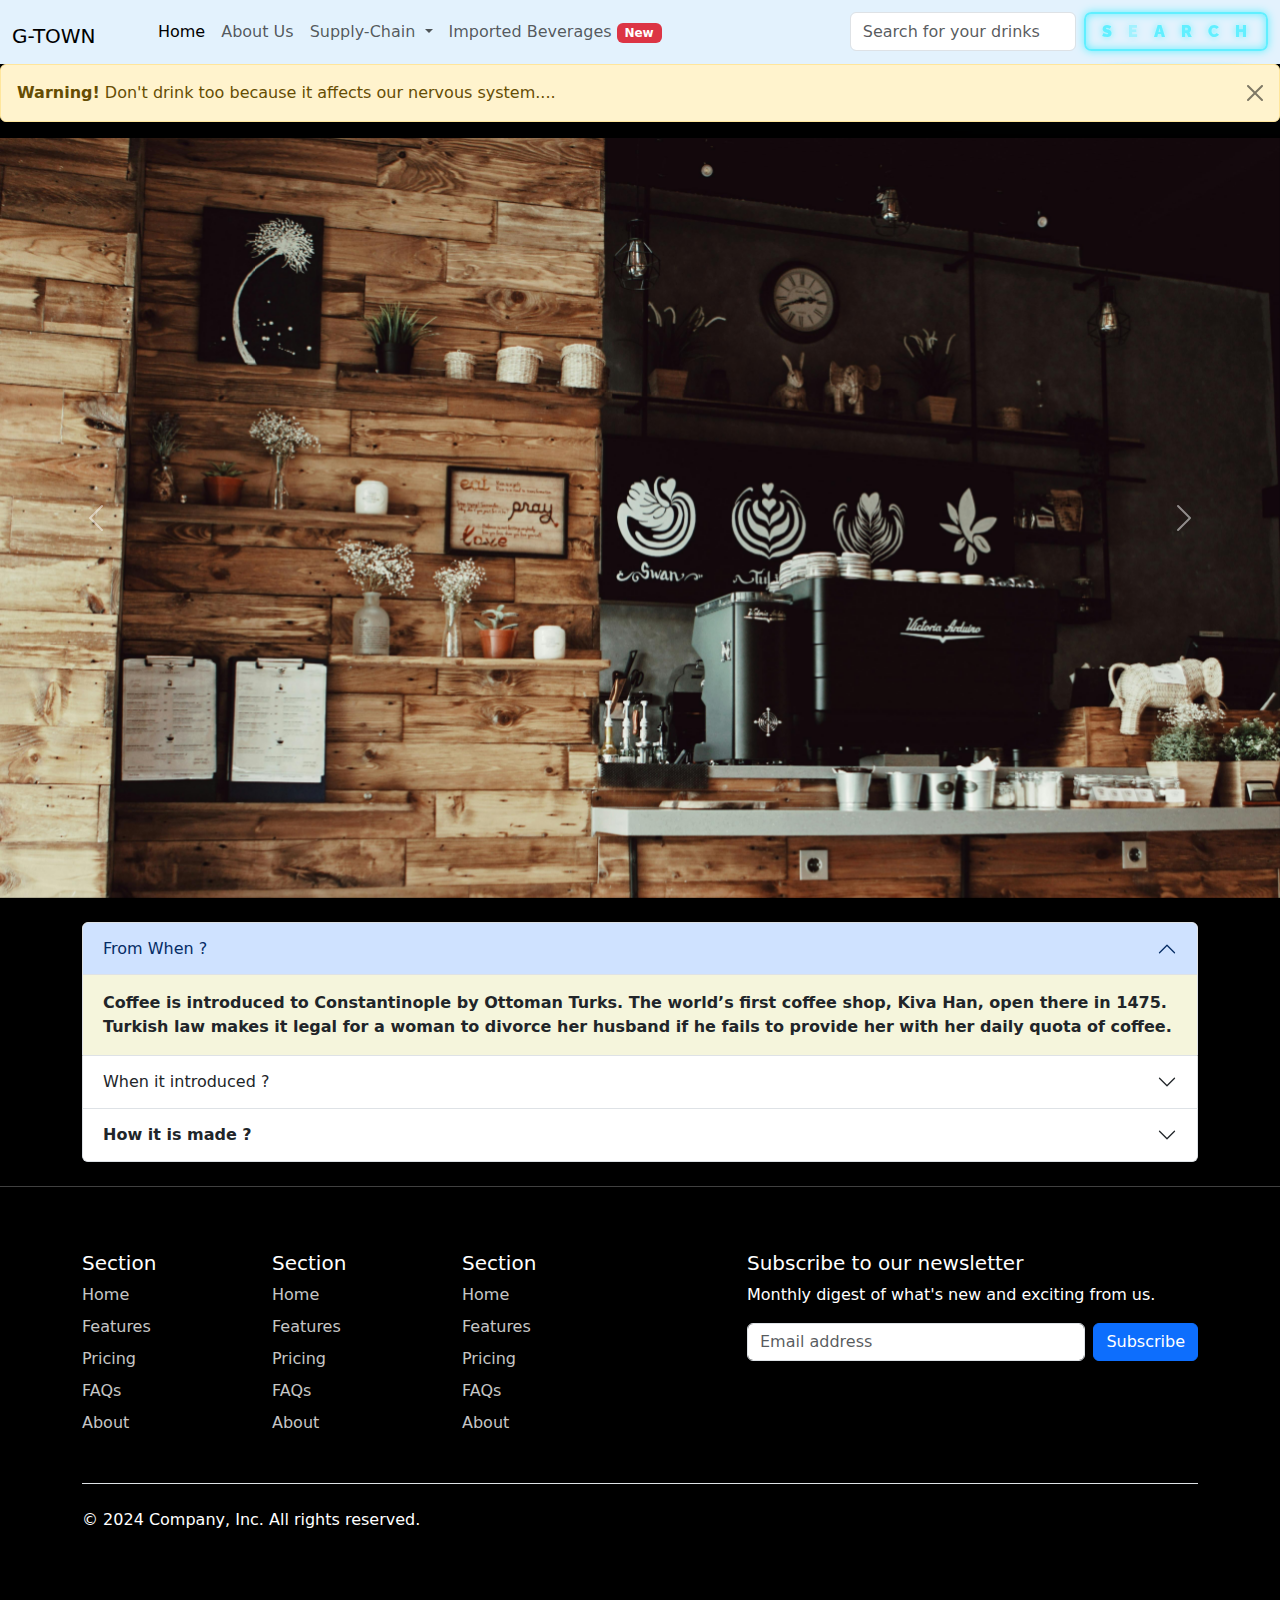
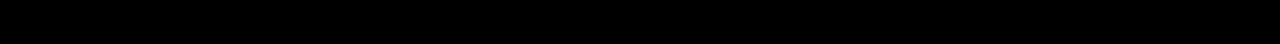
==== About Us.html @ 6a0e16f3 "Add files via upload" ====
<!doctype html>
<html lang="en">

<head>
    <meta charset="utf-8">
    <meta name="viewport" content="width=device-width, initial-scale=1">
    <title>Bootstrap demo</title>
    <link href="style.css" rel="stylesheet">
    <link href="https://cdn.jsdelivr.net/npm/bootstrap@5.3.3/dist/css/bootstrap.min.css" rel="stylesheet"
        integrity="sha384-QWTKZyjpPEjISv5WaRU9OFeRpok6YctnYmDr5pNlyT2bRjXh0JMhjY6hW+ALEwIH" crossorigin="anonymous">

</head>
<style>
    .text-body-secondary {
        color: #ffffffc7 !important;
        text-decoration: none;
    }
</style>

<body style="background-color: black; color: white;">
    <nav class="navbar navbar-expand-lg " style="background-color: #e3f2fd;">
        <div class="container-fluid">
            <a class="navbar-brand" href="#">G-TOWN&nbsp;<div class="spinner-grow text-primary" role="status">
                    <span class="visually-hidden">Loading...</span>
                </div></a>

            <button class="navbar-toggler" type="button" data-bs-toggle="collapse"
                data-bs-target="#navbarSupportedContent" aria-controls="navbarSupportedContent" aria-expanded="false"
                aria-label="Toggle navigation">
                <span class="navbar-toggler-icon"></span>
            </button>
            <div class="collapse navbar-collapse" id="navbarSupportedContent">
                <ul class="navbar-nav me-auto mb-2 mb-lg-0">
                    <li class="nav-item">
                        <a class="nav-link active" aria-current="page" href="/index.html">Home</a>
                    </li>
                    <li class="nav-item">
                        <a class="nav-link" href="/About Us.html">About Us</a>
                    </li>
                    <li class="nav-item dropdown">
                        <a class="nav-link dropdown-toggle" href="#" role="button" data-bs-toggle="dropdown"
                            aria-expanded="false">
                            Supply-Chain
                        </a>
                        <ul class="dropdown-menu">
                            <li><a class="dropdown-item" href="#">Americano</a></li>
                            <li><a class="dropdown-item" href="#">Bad-ass</a></li>
                            <li>
                                <hr class="dropdown-divider">
                            </li>
                            <li><a class="dropdown-item" href="#">Mocktail</a></li>
                        </ul>
                    </li>
                    <li class="nav-item">
                        <a class="nav-link" href="/Imported Beverages.html">Imported Beverages <span
                                class="badge text-bg-danger">New</span></a>
                    </li>
                </ul>
                <form class="d-flex" role="search">
                    <input class="form-control me-2" type="search" placeholder="Search for your drinks"
                        aria-label="Search">
                    <button class='glowing-btn'><span class='glowing-txt'>S<span
                                class='faulty-letter'>E</span>ARCH</span></button>
                </form>

            </div>
        </div>
    </nav>
    <div class="alert alert-warning alert-dismissible fade show" role="alert">
        <strong>Warning!</strong> Don't drink too because it affects our nervous system....
        <button type="button" class="btn-close" data-bs-dismiss="alert" aria-label="Close"></button>
    </div>

    <div id="carouselExample" class="carousel slide">
        <div class="carousel-inner">
            <div class="carousel-item active">
                <img src="img1.jpg" class="d-block w-100" alt="..." width="100%" height="auto">
            </div>
            <div class="carousel-item">
                <img src="img2.jpg" class="d-block w-100" alt="..." width="100%" height="auto">
            </div>
            <div class="carousel-item">
                <img src="img3 (2).jpg" class="d-block w-100" alt="..." width="100%" height="auto">
            </div>
        </div>
        <button class="carousel-control-prev" type="button" data-bs-target="#carouselExample" data-bs-slide="prev">
            <span class="carousel-control-prev-icon" aria-hidden="true"></span>
            <span class="visually-hidden">Previous</span>
        </button>
        <button class="carousel-control-next" type="button" data-bs-target="#carouselExample" data-bs-slide="next">
            <span class="carousel-control-next-icon" aria-hidden="true"></span>
            <span class="visually-hidden">Next</span>
        </button>
    </div>



<div class="container my-4 ba">
    <div class="accordion" id="accordionPanelsStayOpenExample">
        <div class="accordion-item">
          <h2 class="accordion-header">
            <button class="accordion-button" type="button" data-bs-toggle="collapse" data-bs-target="#panelsStayOpen-collapseOne" aria-expanded="true" aria-controls="panelsStayOpen-collapseOne">
              From When ?
            </button>
          </h2>
          <div id="panelsStayOpen-collapseOne" class="accordion-collapse collapse show">
            <div class="accordion-body" style="background-color: beige;">
              <strong>Coffee is introduced to Constantinople by Ottoman Turks. The world’s first coffee shop, Kiva Han, open there in 1475. Turkish law makes it legal for a woman to divorce her husband if he fails to provide her with her daily quota of coffee.</strong>
            </div>
          </div>
        </div>
        <div class="accordion-item">
          <h2 class="accordion-header">
            <button class="accordion-button collapsed" type="button" data-bs-toggle="collapse" data-bs-target="#panelsStayOpen-collapseTwo" aria-expanded="false" aria-controls="panelsStayOpen-collapseTwo">
              When it introduced ?
            </button>
          </h2>
          <div id="panelsStayOpen-collapseTwo" class="accordion-collapse collapse">
            <div class="accordion-body" style="background-color: beige;">
              <strong>Coffee, introduced to the West by Italian traders, grabs attention in high places. In Italy, Pope Clement VIII is urged by his advisers to consider that favorite drink of the Ottoman Empire part of the infidel threat. However, he decides to “baptize” it instead, making it an acceptable Christian beverage.</strong>
            </div>
          </div>
        </div>
        <div class="accordion-item">
          <h2 class="accordion-header">
            <button class="accordion-button collapsed" type="button" data-bs-toggle="collapse" data-bs-target="#panelsStayOpen-collapseThree" aria-expanded="false" aria-controls="panelsStayOpen-collapseThree">
              <strong>How it is made ?</strong>
            </button>
          </h2>
          <div id="panelsStayOpen-collapseThree" class="accordion-collapse collapse">
            <div class="accordion-body" style="background-color: beige;">
              <strong>First coffeehouse opens in England. Coffee houses multiply and become such popular forums for learned and not so learned – discussion that they are dubbed “penny universities” (a penny being the price of a cup of coffee).</strong>
            </div>
          </div>
        </div>
      </div>

</div>
    


    <hr>

    <div class="container">
        <footer class="py-5">
            <div class="row">
                <div class="col-6 col-md-2 mb-3">
                    <h5>Section</h5>
                    <ul class="nav flex-column">
                        <li class="nav-item mb-2"><a href="#" class="nav-link p-0 text-body-secondary">Home</a></li>
                        <li class="nav-item mb-2"><a href="#" class="nav-link p-0 text-body-secondary">Features</a></li>
                        <li class="nav-item mb-2"><a href="#" class="nav-link p-0 text-body-secondary">Pricing</a></li>
                        <li class="nav-item mb-2"><a href="#" class="nav-link p-0 text-body-secondary">FAQs</a></li>
                        <li class="nav-item mb-2"><a href="#" class="nav-link p-0 text-body-secondary">About</a></li>
                    </ul>
                </div>

                <div class="col-6 col-md-2 mb-3">
                    <h5>Section</h5>
                    <ul class="nav flex-column">
                        <li class="nav-item mb-2"><a href="#" class="nav-link p-0 text-body-secondary">Home</a></li>
                        <li class="nav-item mb-2"><a href="#" class="nav-link p-0 text-body-secondary">Features</a></li>
                        <li class="nav-item mb-2"><a href="#" class="nav-link p-0 text-body-secondary">Pricing</a></li>
                        <li class="nav-item mb-2"><a href="#" class="nav-link p-0 text-body-secondary">FAQs</a></li>
                        <li class="nav-item mb-2"><a href="#" class="nav-link p-0 text-body-secondary">About</a></li>
                    </ul>
                </div>

                <div class="col-6 col-md-2 mb-3">
                    <h5>Section</h5>
                    <ul class="nav flex-column">
                        <li class="nav-item mb-2"><a href="#" class="nav-link p-0 text-body-secondary">Home</a></li>
                        <li class="nav-item mb-2"><a href="#" class="nav-link p-0 text-body-secondary">Features</a></li>
                        <li class="nav-item mb-2"><a href="#" class="nav-link p-0 text-body-secondary">Pricing</a></li>
                        <li class="nav-item mb-2"><a href="#" class="nav-link p-0 text-body-secondary">FAQs</a></li>
                        <li class="nav-item mb-2"><a href="#" class="nav-link p-0 text-body-secondary">About</a></li>
                    </ul>
                </div>

                <div class="col-md-5 offset-md-1 mb-3">
                    <form>
                        <h5>Subscribe to our newsletter</h5>
                        <p>Monthly digest of what's new and exciting from us.</p>
                        <div class="d-flex flex-column flex-sm-row w-100 gap-2">
                            <label for="newsletter1" class="visually-hidden">Email address</label>
                            <input id="newsletter1" type="text" class="form-control" placeholder="Email address">
                            <button class="btn btn-primary" type="button">Subscribe</button>
                        </div>
                    </form>
                </div>
            </div>

            <div class="d-flex flex-column flex-sm-row justify-content-between py-4 my-4 border-top">
                <p>© 2024 Company, Inc. All rights reserved.</p>
                <ul class="list-unstyled d-flex">
                    <li class="ms-3"><a class="link-body-emphasis" href="#"><svg class="bi" width="24" height="24">
                                <use xlink:href="#twitter"></use>
                            </svg></a></li>
                    <li class="ms-3"><a class="link-body-emphasis" href="#"><svg class="bi" width="24" height="24">
                                <use xlink:href="#instagram"></use>
                            </svg></a></li>
                    <li class="ms-3"><a class="link-body-emphasis" href="#"><svg class="bi" width="24" height="24">
                                <use xlink:href="#facebook"></use>
                            </svg></a></li>
                </ul>
            </div>

        </footer>
    </div>


    <script src="/docs/5.3/dist/js/bootstrap.bundle.min.js"
        integrity="sha384-YvpcrYf0tY3lHB60NNkmXc5s9fDVZLESaAA55NDzOxhy9GkcIdslK1eN7N6jIeHz"
        crossorigin="anonymous"></script>



</body>
<script src="https://cdn.jsdelivr.net/npm/bootstrap@5.3.3/dist/js/bootstrap.bundle.min.js"
    integrity="sha384-YvpcrYf0tY3lHB60NNkmXc5s9fDVZLESaAA55NDzOxhy9GkcIdslK1eN7N6jIeHz"
    crossorigin="anonymous"></script>
</body>

</html>
---- style.css ----
@import url("https://fonts.googleapis.com/css?family=Raleway");

:root {
  --glow-color: hsl(186 100% 69%);
}

*,
*::before,
*::after {
  box-sizing: border-box;
}




.glowing-btn {
  position: relative;
  color: var(--glow-color);
  cursor: pointer;
  padding: 0.35em 1em;
  border: 0.15em solid var(--glow-color);
  border-radius: 0.45em;
  background: none;
  perspective: 2em;
  font-family: "Raleway", sans-serif;
  font-size: 9 px ;
  font-weight: 900;
  letter-spacing: 1em;

  -webkit-box-shadow: inset 0px 0px 0.5em 0px var(--glow-color),
    0px 0px 0.5em 0px var(--glow-color);
  -moz-box-shadow: inset 0px 0px 0.5em 0px var(--glow-color),
    0px 0px 0.5em 0px var(--glow-color);
  box-shadow: inset 0px 0px 0.5em 0px var(--glow-color),
    0px 0px 0.5em 0px var(--glow-color);
  animation: border-flicker 2s linear infinite;
}

.glowing-txt {
  float: left;
  margin-right: -0.8em;
  -webkit-text-shadow: 0 0 0.125em hsl(0 0% 100% / 0.3),
    0 0 0.45em var(--glow-color);
  -moz-text-shadow: 0 0 0.125em hsl(0 0% 100% / 0.3),
    0 0 0.45em var(--glow-color);
  text-shadow: 0 0 0.125em hsl(0 0% 100% / 0.3), 0 0 0.45em var(--glow-color);
  animation: text-flicker 3s linear infinite;
}

.faulty-letter {
  opacity: 0.5;
  animation: faulty-flicker 2s linear infinite;
}

.glowing-btn::before {
  content: "";
  position: absolute;
  top: 0;
  bottom: 0;
  left: 0;
  right: 0;
  opacity: 0.7;
  filter: blur(1em);
  transform: translateY(120%) rotateX(95deg) scale(1, 0.35);
  background: var(--glow-color);
  pointer-events: none;
}

.glowing-btn::after {
  content: "";
  position: absolute;
  top: 0;
  left: 0;
  right: 0;
  bottom: 0;
  opacity: 0;
  z-index: -1;
  background-color: var(--glow-color);
  box-shadow: 0 0 2em 0.2em var(--glow-color);
  transition: opacity 100ms linear;
}

.glowing-btn:hover {
  color: rgba(0, 0, 0, 0.8);
  text-shadow: none;
  animation: none;
}

.glowing-btn:hover .glowing-txt {
  animation: none;
}

.glowing-btn:hover .faulty-letter {
  animation: none;
  text-shadow: none;
  opacity: 1;
}

.glowing-btn:hover:before {
  filter: blur(1.5em);
  opacity: 1;
}

.glowing-btn:hover:after {
  opacity: 1;
}

@keyframes faulty-flicker {
  0% {
    opacity: 0.1;
  }
  2% {
    opacity: 0.1;
  }
  4% {
    opacity: 0.5;
  }
  19% {
    opacity: 0.5;
  }
  21% {
    opacity: 0.1;
  }
  23% {
    opacity: 1;
  }
  80% {
    opacity: 0.5;
  }
  83% {
    opacity: 0.4;
  }

  87% {
    opacity: 1;
  }
}

@keyframes text-flicker {
  0% {
    opacity: 0.1;
  }

  2% {
    opacity: 1;
  }

  8% {
    opacity: 0.1;
  }

  9% {
    opacity: 1;
  }

  12% {
    opacity: 0.1;
  }
  20% {
    opacity: 1;
  }
  25% {
    opacity: 0.3;
  }
  30% {
    opacity: 1;
  }

  70% {
    opacity: 0.7;
  }
  72% {
    opacity: 0.2;
  }

  77% {
    opacity: 0.9;
  }
  100% {
    opacity: 0.9;
  }
}

@keyframes border-flicker {
  0% {
    opacity: 0.1;
  }
  2% {
    opacity: 1;
  }
  4% {
    opacity: 0.1;
  }

  8% {
    opacity: 1;
  }
  70% {
    opacity: 0.7;
  }
  100% {
    opacity: 1;
  }
}

@media only screen and (max-width: 600px) {
    .glowing-btn{
      font-size: 1em;
    }
  }
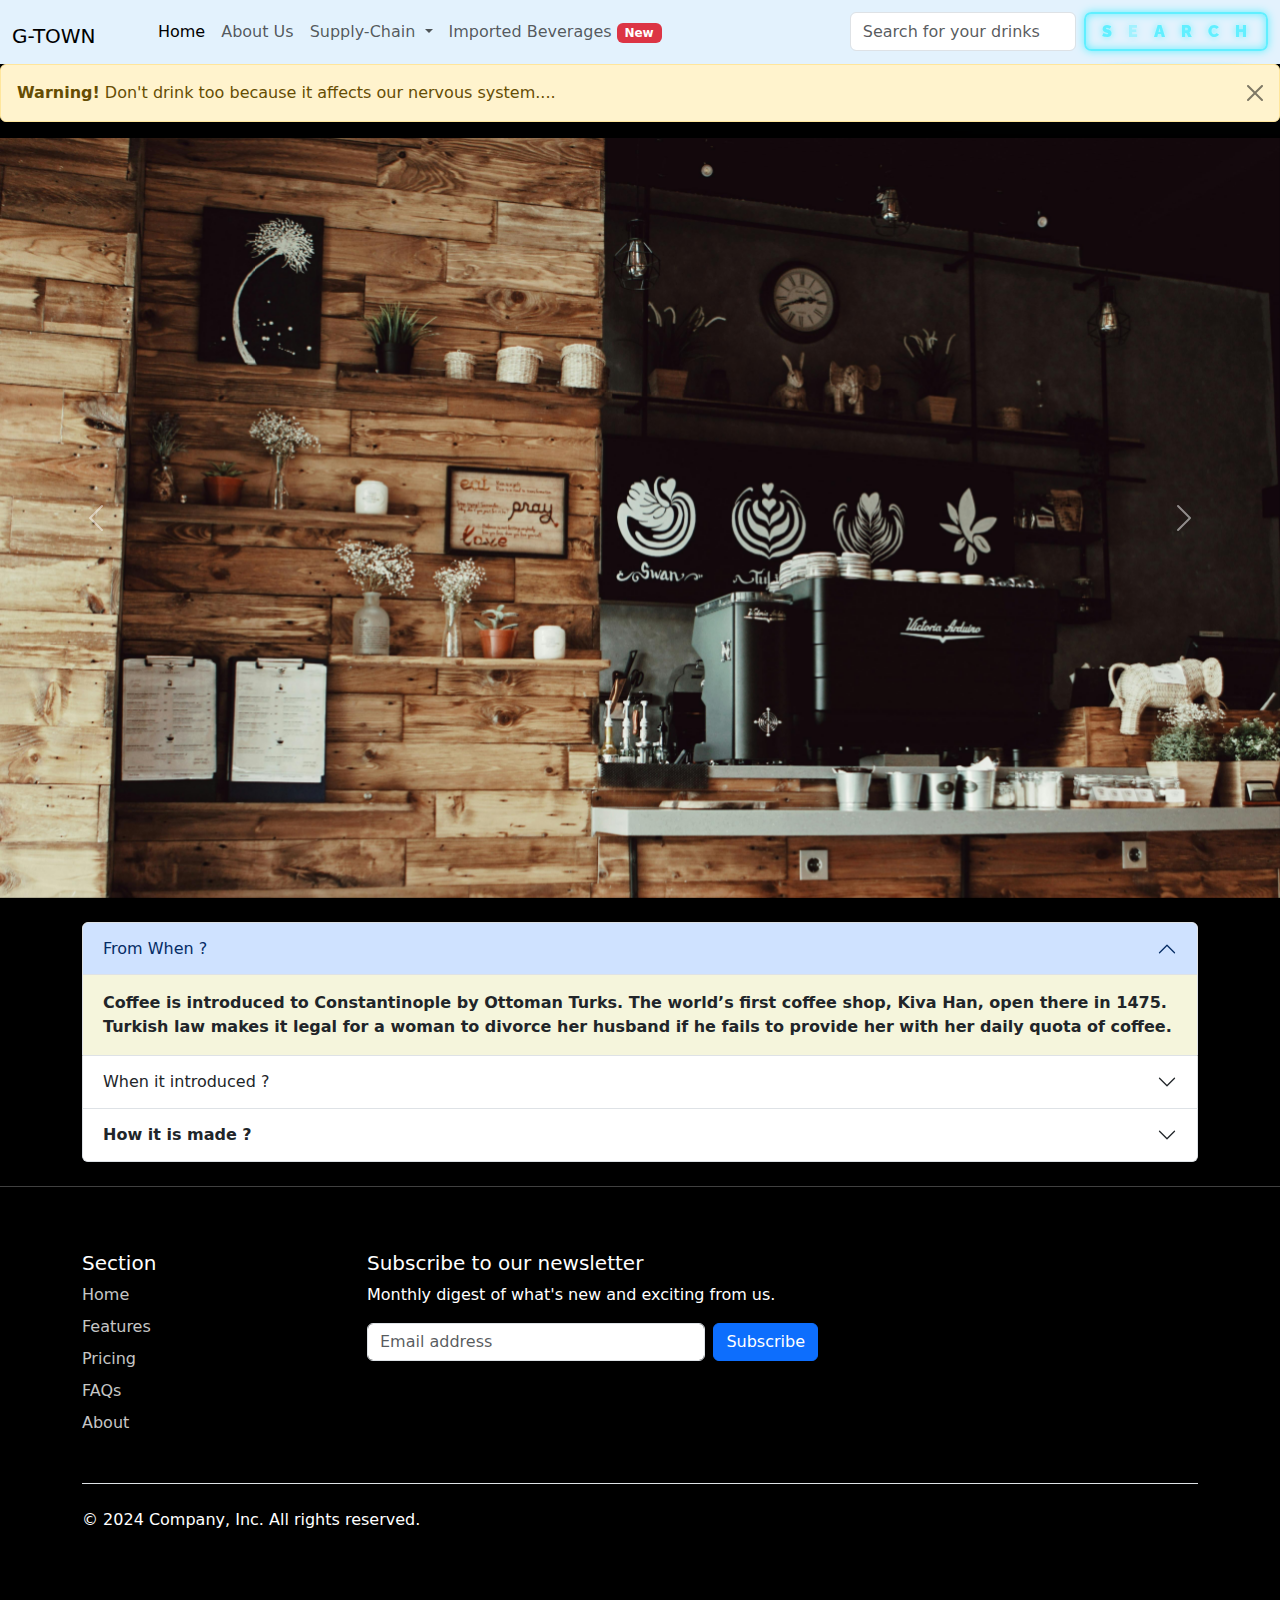
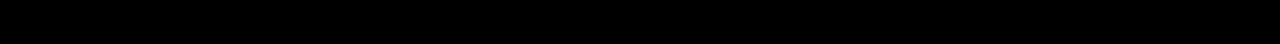
==== commit 8afc9cef: "Update About Us.html" ====
--- a/About Us.html
+++ b/About Us.html
@@ -32,10 +32,10 @@
             <div class="collapse navbar-collapse" id="navbarSupportedContent">
                 <ul class="navbar-nav me-auto mb-2 mb-lg-0">
                     <li class="nav-item">
-                        <a class="nav-link active" aria-current="page" href="/index.html">Home</a>
+                        <a class="nav-link active" aria-current="page" href="/caffee/index.html">Home</a>
                     </li>
                     <li class="nav-item">
-                        <a class="nav-link" href="/About Us.html">About Us</a>
+                        <a class="nav-link" href="/caffee/About Us.html">About Us</a>
                     </li>
                     <li class="nav-item dropdown">
                         <a class="nav-link dropdown-toggle" href="#" role="button" data-bs-toggle="dropdown"
@@ -52,7 +52,7 @@
                         </ul>
                     </li>
                     <li class="nav-item">
-                        <a class="nav-link" href="/Imported Beverages.html">Imported Beverages <span
+                        <a class="nav-link" href="/caffee/Imported Beverages.html">Imported Beverages <span
                                 class="badge text-bg-danger">New</span></a>
                     </li>
                 </ul>
@@ -155,27 +155,9 @@
                     </ul>
                 </div>
 
-                <div class="col-6 col-md-2 mb-3">
-                    <h5>Section</h5>
-                    <ul class="nav flex-column">
-                        <li class="nav-item mb-2"><a href="#" class="nav-link p-0 text-body-secondary">Home</a></li>
-                        <li class="nav-item mb-2"><a href="#" class="nav-link p-0 text-body-secondary">Features</a></li>
-                        <li class="nav-item mb-2"><a href="#" class="nav-link p-0 text-body-secondary">Pricing</a></li>
-                        <li class="nav-item mb-2"><a href="#" class="nav-link p-0 text-body-secondary">FAQs</a></li>
-                        <li class="nav-item mb-2"><a href="#" class="nav-link p-0 text-body-secondary">About</a></li>
-                    </ul>
-                </div>
-
-                <div class="col-6 col-md-2 mb-3">
-                    <h5>Section</h5>
-                    <ul class="nav flex-column">
-                        <li class="nav-item mb-2"><a href="#" class="nav-link p-0 text-body-secondary">Home</a></li>
-                        <li class="nav-item mb-2"><a href="#" class="nav-link p-0 text-body-secondary">Features</a></li>
-                        <li class="nav-item mb-2"><a href="#" class="nav-link p-0 text-body-secondary">Pricing</a></li>
-                        <li class="nav-item mb-2"><a href="#" class="nav-link p-0 text-body-secondary">FAQs</a></li>
-                        <li class="nav-item mb-2"><a href="#" class="nav-link p-0 text-body-secondary">About</a></li>
-                    </ul>
-                </div>
+                
+
+               
 
                 <div class="col-md-5 offset-md-1 mb-3">
                     <form>
@@ -221,4 +203,4 @@
     crossorigin="anonymous"></script>
 </body>
 
-</html>+</html>
